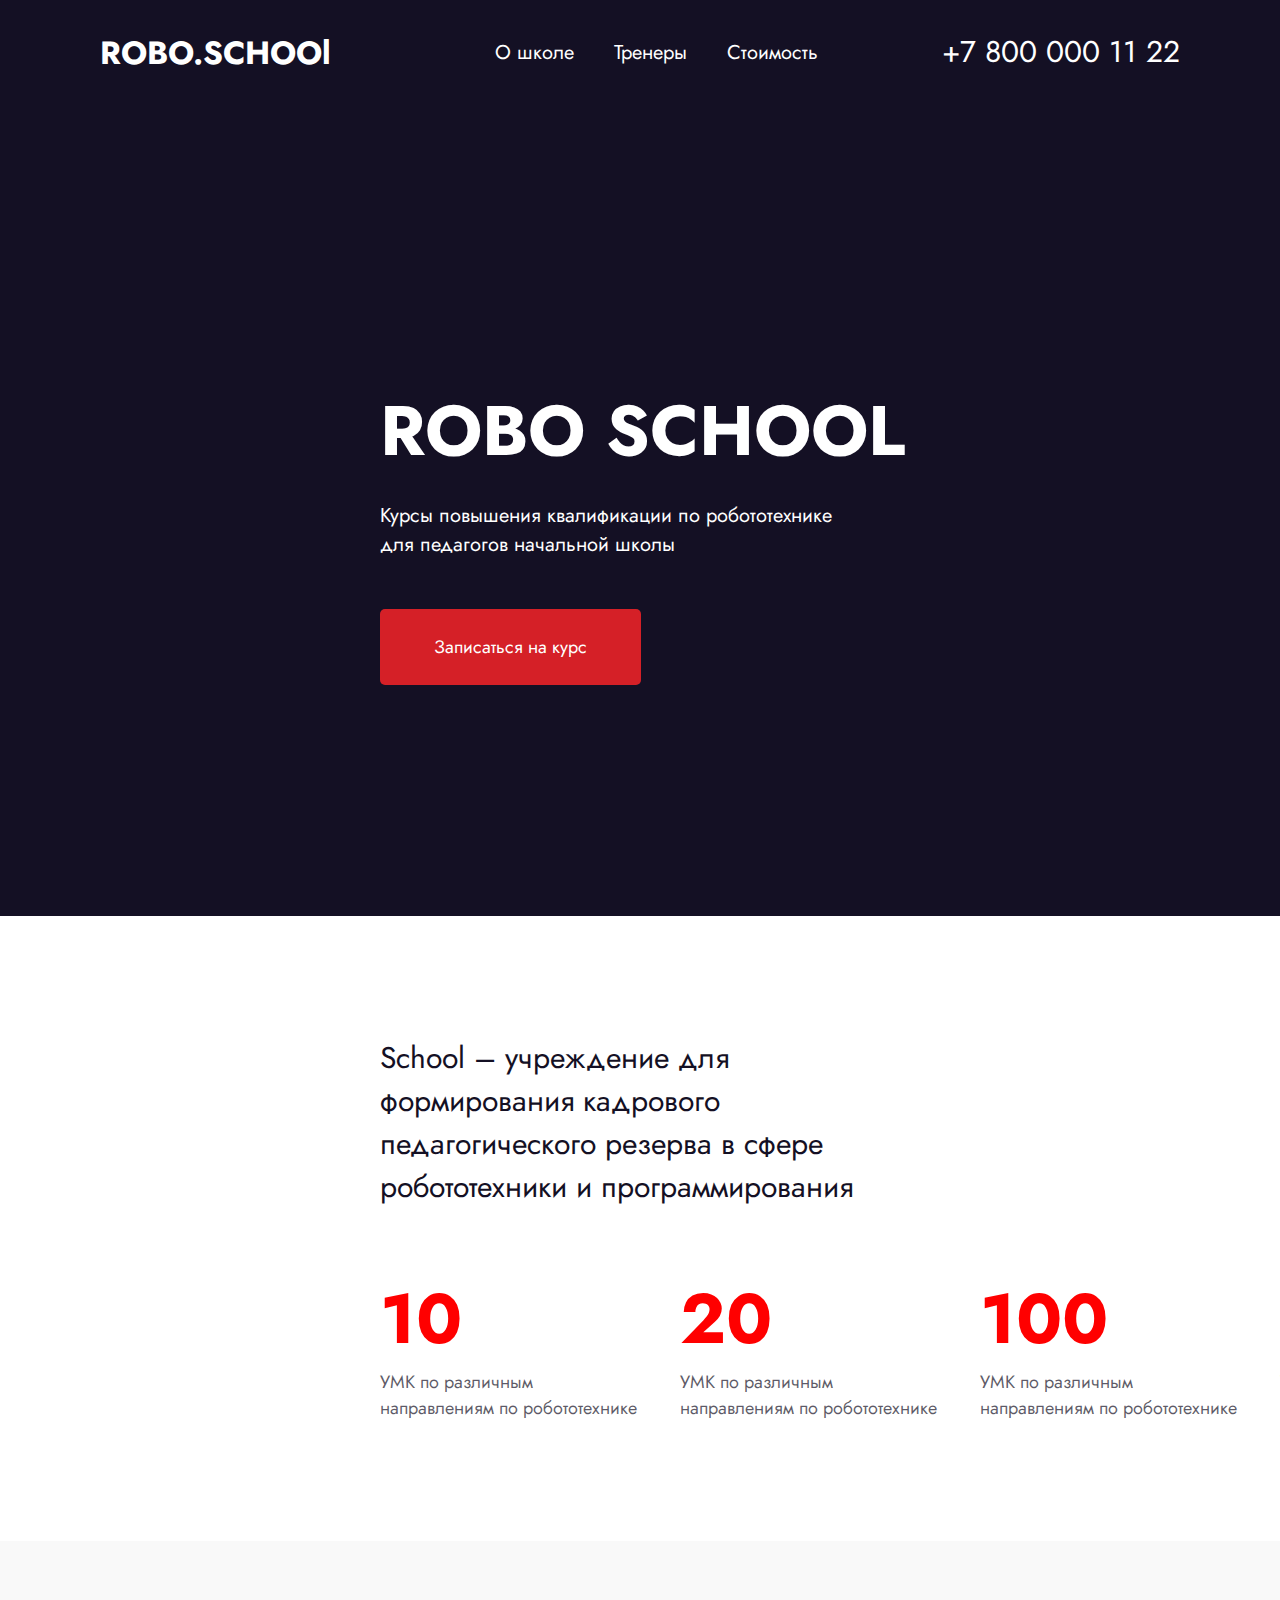
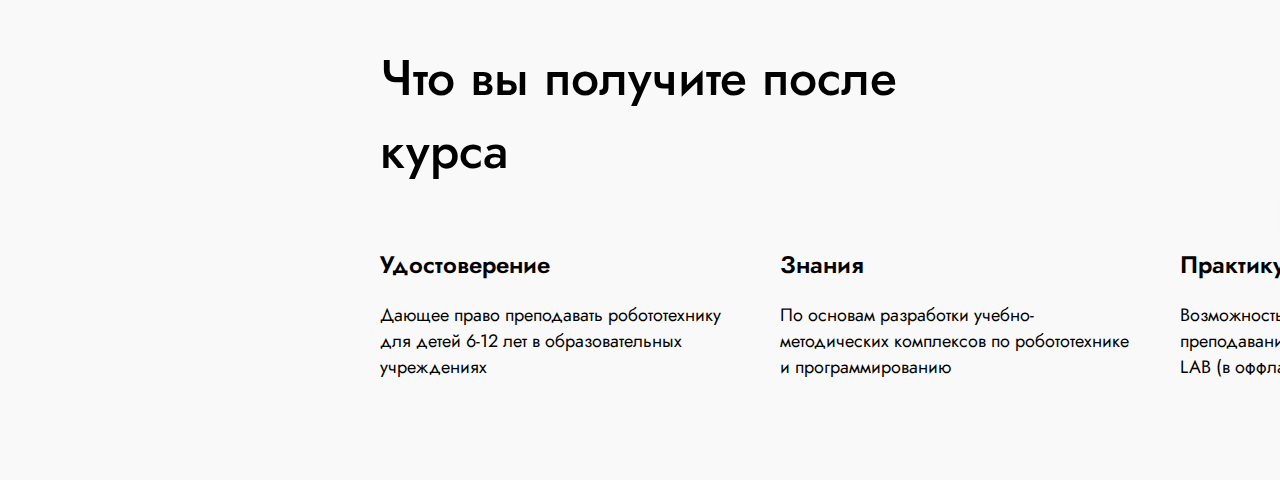
==== index.html @ f44d1ff6 "First layout" ====
<!DOCTYPE html>
<html lang="en">

<head>
    <meta charset="UTF-8">
    <meta name="viewport" content="width=device-width, initial-scale=1.0">
    <link rel="stylesheet" href="/assets/css/index.css">
    <link rel="preconnect" href="https://fonts.googleapis.com">
    <link rel="preconnect" href="https://fonts.gstatic.com" crossorigin>
    <link href="https://fonts.googleapis.com/css2?family=Jost:ital,wght@0,100..900;1,100..900&display=swap"
        rel="stylesheet">
    <title>ROBO SCHOOl</title>
    <!-- <link rel="shortcut icon" href="https://img.lovepik.com/element/40067/9921.png_860.png" type="image/x-icon">    -->
</head>

<body>
    <header>
        <h1 class="header-logo">ROBO.SCHOOl</h1>
        <ul class="header-menu">
            <li><a href="">О школе</a></li>
            <li><a href="">Тренеры</a></li>
            <li><a href="">Стоимость</a></li>
        </ul>
        <p class="header-contacts">+7 800 000 11 22</p>
    </header>


    <div class="banner">
        <div class="banner-info">
            <p class="banner-title">ROBO SCHOOL</p>
            <p class="banner-description">Курсы повышения квалификации по робототехнике для педагогов начальной школы
            </p>
            <button>Записаться на курс</button>
        </div>
        <img class="billy-herrington" src="https://www.thepinknews.com/wp-content/uploads/2019/06/billy-herrington.jpg"
            alt="">
    </div>
    <div class="school">
        <p class="school-title">School – учреждение для формирования кадрового педагогического резерва в сфере
            робототехники и
            программирования</p>
        <div class="statistics">
            <div class="statisctics-item">
                <p class="stat-title">10</p>
                <p class="stat-decsr">УМК по различным направлениям по робототехнике</p>
            </div>
            <div class="statisctics-item">
                <p class="stat-title">20</p>
                <p class="stat-decsr">УМК по различным направлениям по робототехнике</p>
            </div>
            <div class="statisctics-item">
                <p class="stat-title">100</p>
                <p class="stat-decsr">УМК по различным направлениям по робототехнике</p>
            </div>
            <div class="statisctics-item">
                <p class="stat-title">10000</p>
                <p class="stat-decsr">УМК по различным направлениям по робототехнике</p>
            </div>

        </div>
    </div>
    <div class="advantages">
        <p class="advantages-title">Что вы получите после курса</p>
        <div class="advantages-items">
            <div class="advantage-item">
                <p class="advantage-item-title">Удостоверение</p>
                <p class="advantage-item-descr">Дающее право преподавать робототехнику для детей 6-12 лет в
                    образовательных учреждениях</p>
            </div>
            <div class="advantage-item">
                <p class="advantage-item-title">Знания</p>
                <p class="advantage-item-descr">По основам разработки учебно-методических комплексов
                    по робототехнике и программированию</p>
            </div>
            <div class="advantage-item advantage-item-practice">
                <div class="advantage-item-title">
                    <p>Практику</p>
                    <div class="practice-popup">
                        <p class="popup-text">При наличии свободных мест</p>

                    </div>
                    <div class="info">
                        i
                    </div>
                </div>
                <p class="advantage-item-descr">Возможность пройти практику по преподаванию робототехники на базе R:ED
                    LAB (в оффлайн или онлайн формате)</p>
            </div>
        </div>
    </div>
</body>

</html>
---- assets/css/index.css ----
* {
    margin: 0;
    padding: 0;
    font-family: "Jost", sans-serif;
    text-decoration: none;
}

header {
    display: flex;
    justify-content: space-between;
    padding: 30px 100px;
    color: white;
    background-color: #141024;
}

.header-menu {
    display: flex;
    margin-top: 8px;
    font-size: 20px;
    color: #ffffff;
}

.header-menu li {
    margin-left: 40px;
    list-style: none;
}

.header-menu li a {
    color: white;
}

.header-contacts {
    font-size: 30px;
}

.banner {
    position: relative;
    background-color: #141024;
    height: 90svh;
}

.banner-info {
    position: absolute;
    left: 380px;
    top: 274px;
}

.banner-title {
    color: #ffffff;
    font-size: 70px;
    font-weight: bold;
}

.banner-description {
    color: #ffffff;
    font-size: 20px;
    width: 478px;
    margin-top: 20px;
}

.banner-info button {
    background-color: #d52027;
    padding: 25px 54px;
    color: white;
    font-size: 18px;
    margin-top: 50px;
    border-radius: 5px;
    border: 0;

    transition:
        0.3s ease background-color,
        0.3s ease box-shadow;
}

.banner-info button:hover {
    background-color: #df0d14;
    box-shadow: 0 0 10px 2px black;
}

.billy-herrington {
    position: absolute;
    bottom: 0;
    right: 213px;
}

.school {
    font-size: 30px;
    background-color: #ffffff;
    padding: 120px 380px;
}

.school-title {
    color: #141024;
}

.statisctics-item .stat-title {
    font-size: 70px;
    font-weight: bold;
    color: red;
}

.statisctics-item .stat-decsr {
    color: #141024b2;
    font-size: 18px;
    width: 260px;
}

.statistics {
    display: flex;
    margin-top: 60px;
    column-gap: 40px;
}

.advantages-items {
    display: flex;
    margin-top: 60px;
    column-gap: 40px;
}

.advantages-title {
    font-weight: 500;
    font-size: 50px;
}

.advantages {
    background-color: #f9f9f9;
    padding: 100px 380px;
}

.advantage-item-title {
    font-size: 24px;
    font-weight: 600;
}

.advantage-item-descr {
    font-weight: 400;
    font-size: 18px;
    margin-top: 20px;
    width: 360px;
}

.advantage-item-practice .advantage-item-title {
    position: relative;
}

.practice-popup {
    position: absolute;
    background-color: #ffffff;
    top: -60px;
    right: -10px;
    font-size: 16px;
    font-family: 400;
    padding: 15px 20px;
    border-radius: 5px;
    box-shadow: 0 2px 8px 0 #1410241A;
}

.info {
    position: absolute;
    top: 10px;
    left: 120px;
    background-color: #14102414;
    border-radius: 100%;
    width: 24px;
    height: 24px;
    display: flex;
    justify-content: center;
    align-items: center;
    font-size: 18px;
    cursor: pointer;
}
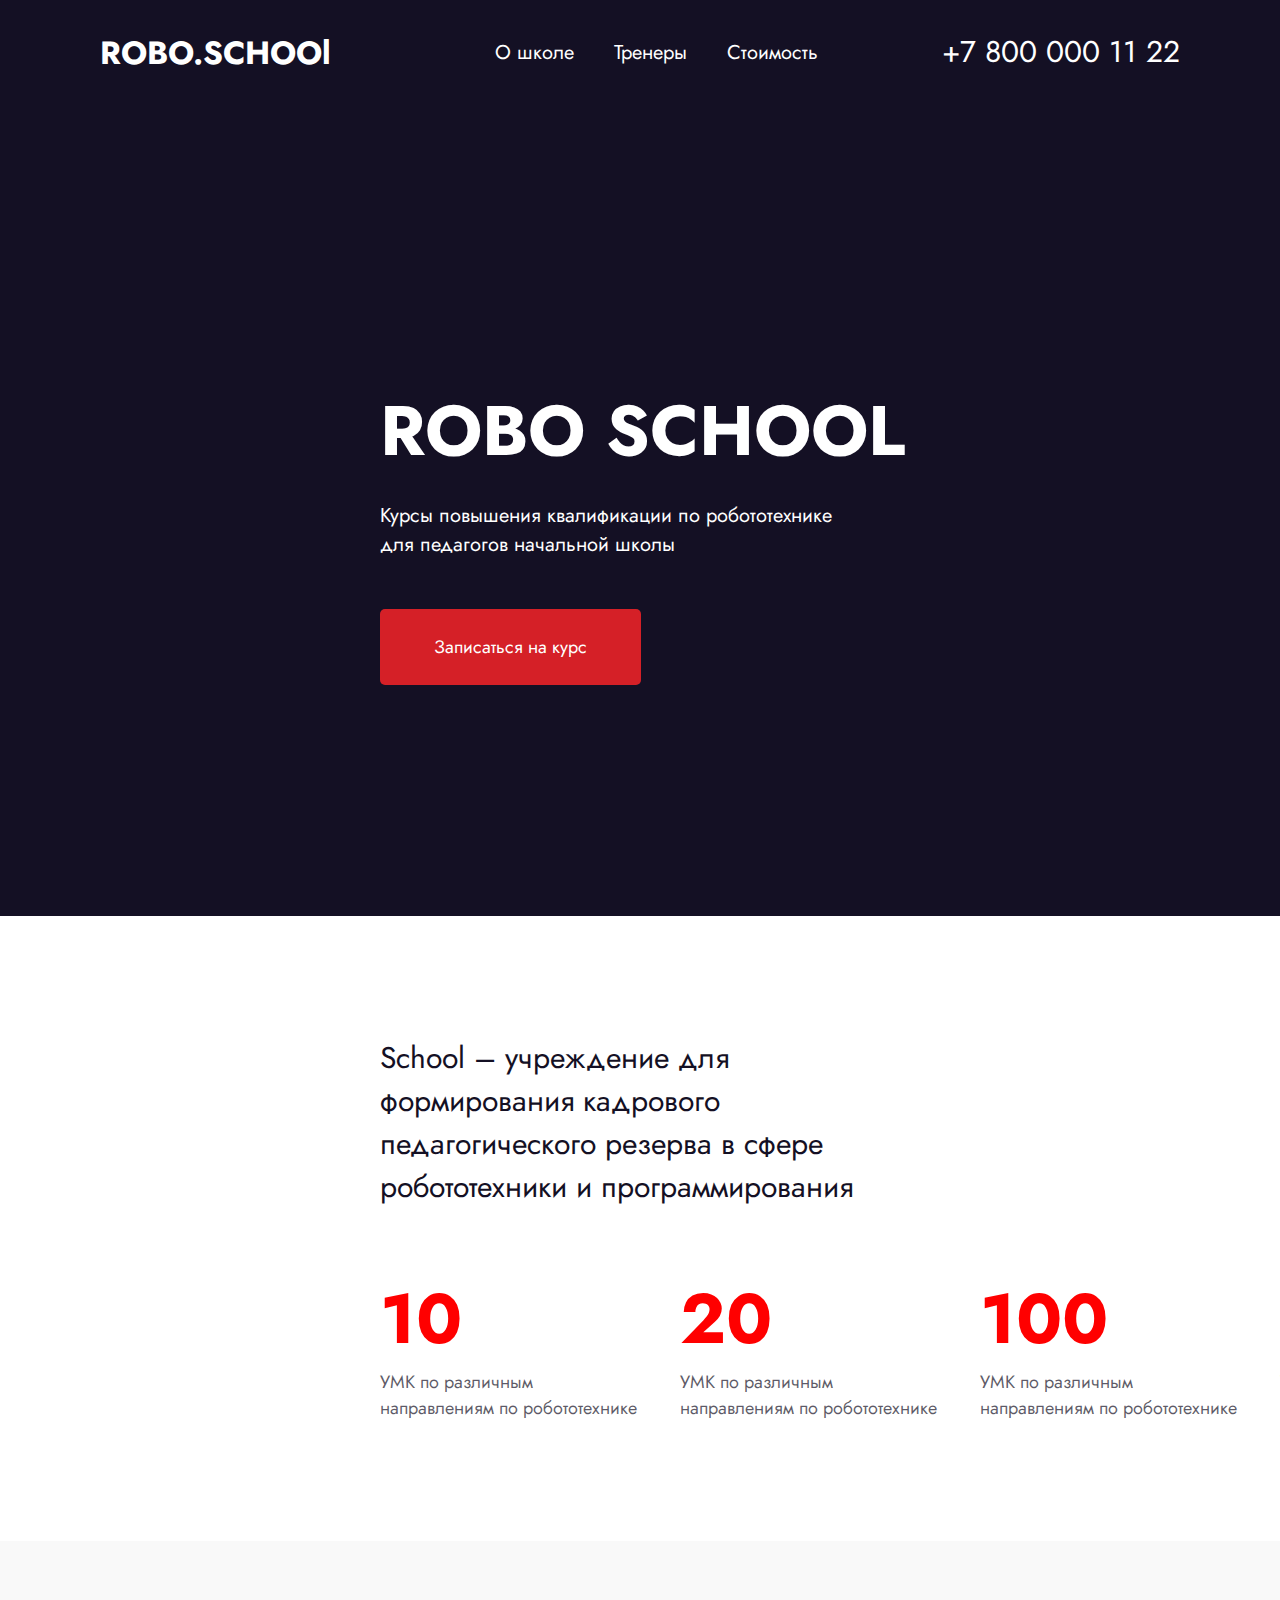
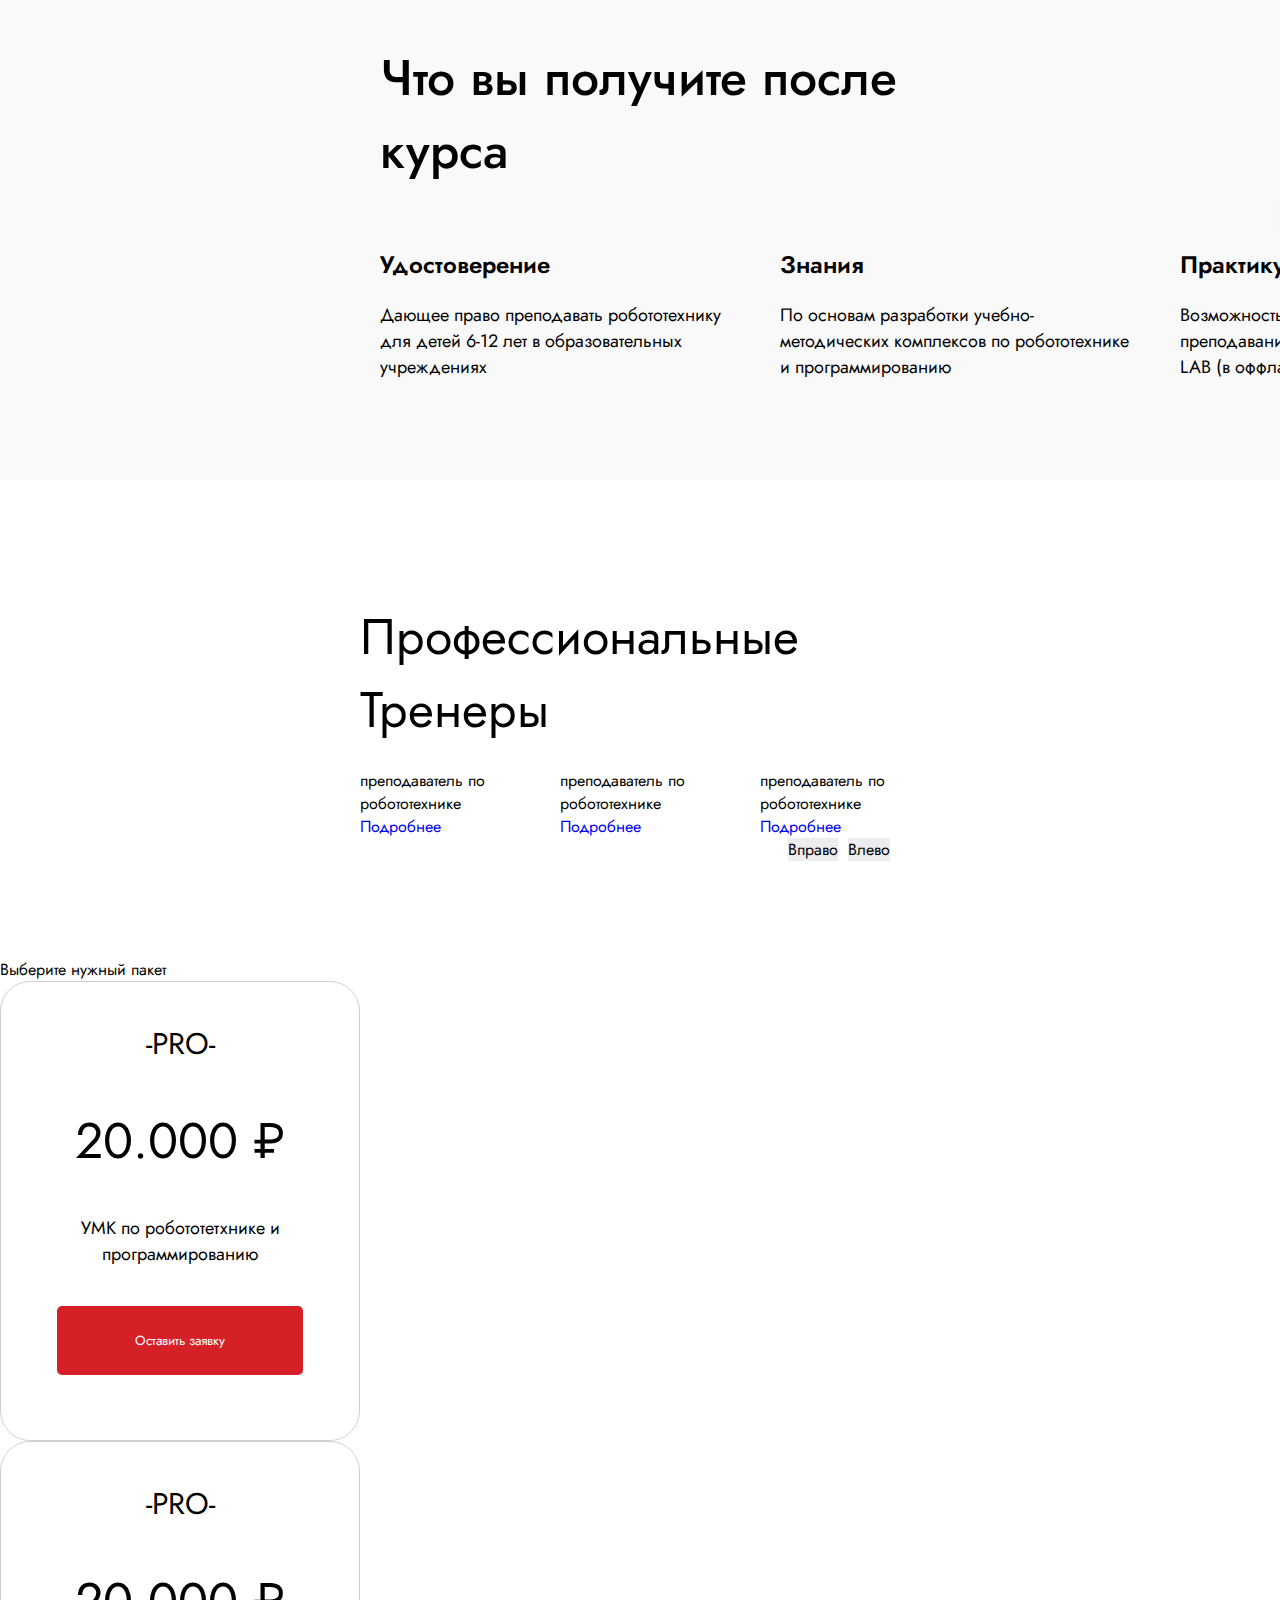
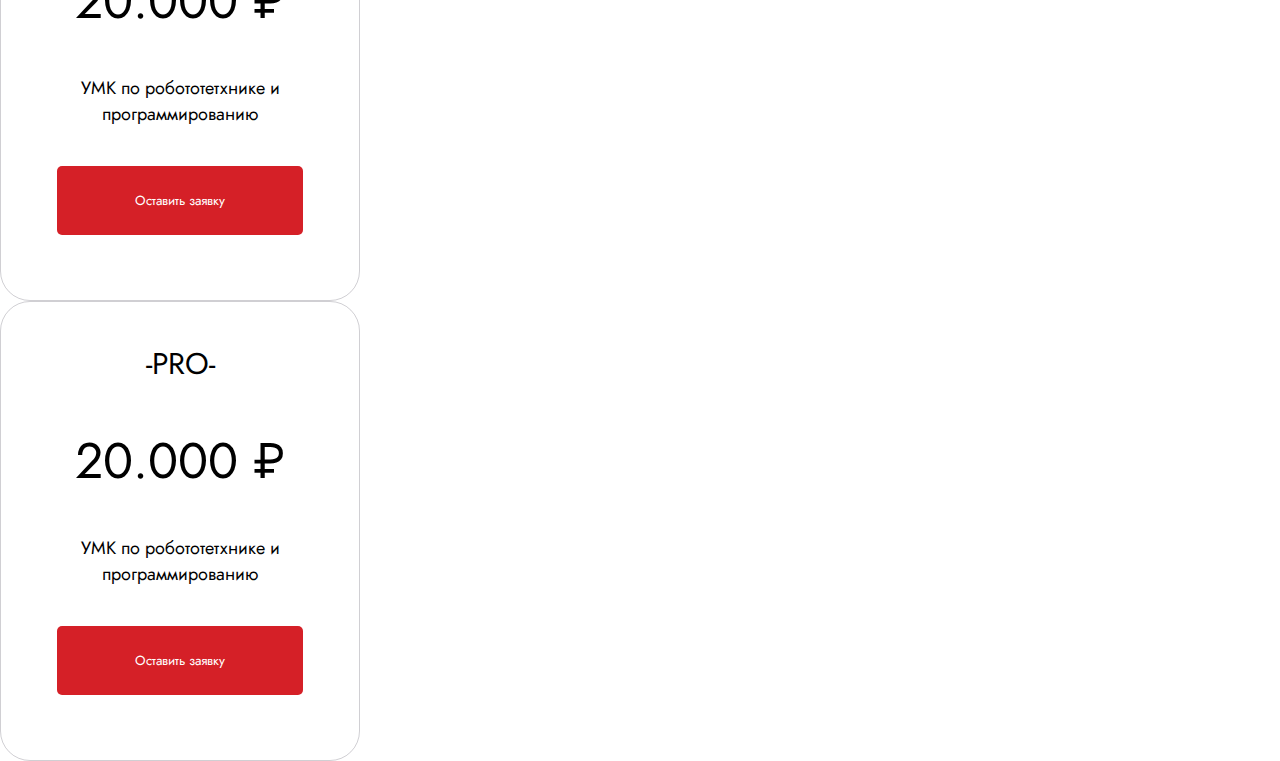
==== commit 2651efa6: "added some blocks" ====
--- a/index.html
+++ b/index.html
@@ -1,94 +1,152 @@
-<!DOCTYPE html>
-<html lang="en">
-
-<head>
-    <meta charset="UTF-8">
-    <meta name="viewport" content="width=device-width, initial-scale=1.0">
-    <link rel="stylesheet" href="/assets/css/index.css">
-    <link rel="preconnect" href="https://fonts.googleapis.com">
-    <link rel="preconnect" href="https://fonts.gstatic.com" crossorigin>
-    <link href="https://fonts.googleapis.com/css2?family=Jost:ital,wght@0,100..900;1,100..900&display=swap"
-        rel="stylesheet">
-    <title>ROBO SCHOOl</title>
-    <!-- <link rel="shortcut icon" href="https://img.lovepik.com/element/40067/9921.png_860.png" type="image/x-icon">    -->
-</head>
-
-<body>
-    <header>
-        <h1 class="header-logo">ROBO.SCHOOl</h1>
-        <ul class="header-menu">
-            <li><a href="">О школе</a></li>
-            <li><a href="">Тренеры</a></li>
-            <li><a href="">Стоимость</a></li>
-        </ul>
-        <p class="header-contacts">+7 800 000 11 22</p>
-    </header>
-
-
-    <div class="banner">
-        <div class="banner-info">
-            <p class="banner-title">ROBO SCHOOL</p>
-            <p class="banner-description">Курсы повышения квалификации по робототехнике для педагогов начальной школы
-            </p>
-            <button>Записаться на курс</button>
-        </div>
-        <img class="billy-herrington" src="https://www.thepinknews.com/wp-content/uploads/2019/06/billy-herrington.jpg"
-            alt="">
-    </div>
-    <div class="school">
-        <p class="school-title">School – учреждение для формирования кадрового педагогического резерва в сфере
+<!DOCTYPE html>
+<html lang="en">
+
+<head>
+    <meta charset="UTF-8">
+    <meta name="viewport" content="width=device-width, initial-scale=1.0">
+    <link rel="stylesheet" href="/assets/css/index.css">
+    <link rel="preconnect" href="https://fonts.googleapis.com">
+    <link rel="preconnect" href="https://fonts.gstatic.com" crossorigin>
+    <link href="https://fonts.googleapis.com/css2?family=Jost:ital,wght@0,100..900;1,100..900&display=swap"
+        rel="stylesheet">
+    <title>ROBO SCHOOl</title>
+    <!-- <link rel="shortcut icon" href="https://img.lovepik.com/element/40067/9921.png_860.png" type="image/x-icon">    -->
+</head>
+
+<body>
+    <header>
+        <h1 class="header-logo">ROBO.SCHOOl</h1>
+        <ul class="header-menu">
+            <li><a href="">О школе</a></li>
+            <li><a href="">Тренеры</a></li>
+            <li><a href="">Стоимость</a></li>
+        </ul>
+        <p class="header-contacts">+7 800 000 11 22</p>
+    </header>
+
+
+    <div class="banner">
+        <div class="banner-info">
+            <p class="banner-title">ROBO SCHOOL</p>
+            <p class="banner-description">Курсы повышения квалификации по робототехнике для педагогов начальной школы
+            </p>
+            <button>Записаться на курс</button>
+        </div>
+        <img class="billy-herrington" src="https://www.thepinknews.com/wp-content/uploads/2019/06/billy-herrington.jpg"
+            alt="">
+    </div>
+    <div class="school">
+        <p class="school-title">School – учреждение для формирования кадрового педагогического резерва в сфере
             робототехники -и
-            программирования</p>
-        <div class="statistics">
-            <div class="statisctics-item">
-                <p class="stat-title">10</p>
-                <p class="stat-decsr">УМК по различным направлениям по робототехнике</p>
-            </div>
-            <div class="statisctics-item">
-                <p class="stat-title">20</p>
-                <p class="stat-decsr">УМК по различным направлениям по робототехнике</p>
-            </div>
-            <div class="statisctics-item">
-                <p class="stat-title">100</p>
-                <p class="stat-decsr">УМК по различным направлениям по робототехнике</p>
-            </div>
-            <div class="statisctics-item">
-                <p class="stat-title">10000</p>
-                <p class="stat-decsr">УМК по различным направлениям по робототехнике</p>
-            </div>
-
-        </div>
-    </div>
-    <div class="advantages">
-        <p class="advantages-title">Что вы получите после курса</p>
-        <div class="advantages-items">
-            <div class="advantage-item">
-                <p class="advantage-item-title">Удостоверение</p>
-                <p class="advantage-item-descr">Дающее право преподавать робототехнику для детей 6-12 лет в
-                    образовательных учреждениях</p>
-            </div>
-            <div class="advantage-item">
-                <p class="advantage-item-title">Знания</p>
-                <p class="advantage-item-descr">По основам разработки учебно-методических комплексов
-                    по робототехнике и программированию</p>
-            </div>
-            <div class="advantage-item advantage-item-practice">
-                <div class="advantage-item-title">
-                    <p>Практику</p>
-                    <div class="practice-popup">
-                        <p class="popup-text">При наличии свободных мест</p>
-
-                    </div>
-                    <div class="info">
-                        i
-                    </div>
-                </div>
-                <p class="advantage-item-descr">Возможность пройти практику по преподаванию робототехники на базе R:ED
-                    LAB (в оффлайн или онлайн формате)</p>
-            </div>
-        </div>
-    </div>
-</body>
-
+и
+            программирования</p>
+        <div class="statistics">
+            <div class="statisctics-item">
+                <p class="stat-title">10</p>
+                <p class="stat-decsr">УМК по различным направлениям по робототехнике</p>
+            </div>
+            <div class="statisctics-item">
+                <p class="stat-title">20</p>
+                <p class="stat-decsr">УМК по различным направлениям по робототехнике</p>
+            </div>
+            <div class="statisctics-item">
+                <p class="stat-title">100</p>
+                <p class="stat-decsr">УМК по различным направлениям по робототехнике</p>
+            </div>
+            <div class="statisctics-item">
+                <p class="stat-title">10000</p>
+                <p class="stat-decsr">УМК по различным направлениям по робототехнике</p>
+            </div>
+
+        </div>
+    </div>
+
+    <div class="advantages">
+        <p class="advantages-title">Что вы получите после курса</p>
+        <div class="advantages-items">
+            <div class="advantage-item">
+                <p class="advantage-item-title">Удостоверение</p>
+                <p class="advantage-item-descr">Дающее право преподавать робототехнику для детей 6-12 лет в
+                    образовательных учреждениях</p>
+            </div>
+            <div class="advantage-item">
+                <p class="advantage-item-title">Знания</p>
+                <p class="advantage-item-descr">По основам разработки учебно-методических комплексов
+                    по робототехнике и программированию</p>
+            </div>
+            <div class="advantage-item advantage-item-practice">
+                <div class="advantage-item-title">
+                    <p>Практику</p>
+                    <div class="practice-popup">
+                        <p class="popup-text">При наличии свободных мест</p>
+
+                    </div>
+                    <div class="info">
+                        i
+                    </div>
+                </div>
+                <p class="advantage-item-descr">Возможность пройти практику по преподаванию робототехники на базе R:ED
+                    LAB (в оффлайн или онлайн формате)</p>
+            </div>
+        </div>
+    </div>
+
+    <div class="people">
+        <p class="people-title">Профессиональные Тренеры</p>
+        <div class="people-items">
+            <div class="people-item">
+                <img class="people-item-image"
+                    src="https://encrypted-tbn0.gstatic.com/images?q=tbn:ANd9GcTlUDPVNqwmFCa6Ep2tB1AziuPYqKZ6MW975ISw8CZTVA&s"
+                    alt="">
+                <p class="people-description">преподаватель по робототехнике</p>
+                <a href="https://youtu.be/dQw4w9WgXcQ?si=3M4DGSRmRxxa61aV">Подробнее</a>
+            </div>
+            <div class="people-item">
+                <img class="people-item-image"
+                    src="https://encrypted-tbn0.gstatic.com/images?q=tbn:ANd9GcSPe8IETw-d_L_teICWDtOzqczdpvCWHHXNK_pHh3KTTA&s"
+                    alt="">
+                <p class="people-description">преподаватель по робототехнике</p>
+                <a href="https://www.youtube.com/watch?v=yhUyBPlTVwI&pp=ygURbW9ua2V5IHVuZGVyd2F0ZXI%3D">Подробнее</a>
+            </div>
+            <div class="people-item">
+                <img class="people-item-image"
+                    src="https://preview.redd.it/npb86wd81zob1.jpg?auto=webp&s=01c81cf33b3d0a3e85eaa30ef515115a0574225e"
+                    alt="">
+                <p class="people-description">преподаватель по робототехнике</p>
+                <a href="https://youtu.be/tVA7u5jGubY?si=2O5_9OHz0_dxXabg">Подробнее</a>
+            </div>
+        </div>
+        <div class="arrows">
+            <div class="slider-arrow-right">Вправо</div>
+            <div class="slider-arrow-left">Влево</div>
+        </div>
+    </div>
+    <div class="cards">
+        <p class="cards-title">Выберите нужный пакет</p>
+        <div class="cards-item">
+            <p class="card-title">-PRO-</p>
+            <p class="card-price">20.000 ₽</p>
+            <p class="card-description">УМК по робототетхнике и программированию</p>
+            <button>Оставить заявку</button>
+        </div>
+        <div class="cards-item">
+            <p class="card-title">-PRO-</p>
+            <p class="card-price">20.000 ₽</p>
+            <p class="card-description">УМК по робототетхнике и программированию</p>
+            <button>Оставить заявку</button>
+        </div>
+        <div class="cards-item">
+            <p class="card-title">-PRO-</p>
+            <p class="card-price">20.000 ₽</p>
+            <p class="card-description">УМК по робототетхнике и программированию</p>
+            <button>Оставить заявку</button>
+        </div>
+
+    </div>
+
+
+
+
+</body>
+
 </html>--- a/assets/css/index.css
+++ b/assets/css/index.css
@@ -1,171 +1,253 @@
-* {
-    margin: 0;
-    padding: 0;
-    font-family: "Jost", sans-serif;
-    text-decoration: none;
-}
-
-header {
-    display: flex;
-    justify-content: space-between;
-    padding: 30px 100px;
-    color: white;
-    background-color: #141024;
-}
-
-.header-menu {
-    display: flex;
-    margin-top: 8px;
-    font-size: 20px;
-    color: #ffffff;
-}
-
-.header-menu li {
-    margin-left: 40px;
-    list-style: none;
-}
-
-.header-menu li a {
-    color: white;
-}
-
-.header-contacts {
-    font-size: 30px;
-}
-
-.banner {
-    position: relative;
-    background-color: #141024;
-    height: 90svh;
-}
-
-.banner-info {
-    position: absolute;
-    left: 380px;
-    top: 274px;
-}
-
-.banner-title {
-    color: #ffffff;
-    font-size: 70px;
-    font-weight: bold;
-}
-
-.banner-description {
-    color: #ffffff;
-    font-size: 20px;
-    width: 478px;
-    margin-top: 20px;
-}
-
-.banner-info button {
-    background-color: #d52027;
-    padding: 25px 54px;
-    color: white;
-    font-size: 18px;
-    margin-top: 50px;
-    border-radius: 5px;
-    border: 0;
-
-    transition:
-        0.3s ease background-color,
-        0.3s ease box-shadow;
-}
-
-.banner-info button:hover {
-    background-color: #df0d14;
-    box-shadow: 0 0 10px 2px black;
-}
-
-.billy-herrington {
-    position: absolute;
-    bottom: 0;
-    right: 213px;
-}
-
-.school {
-    font-size: 30px;
-    background-color: #ffffff;
-    padding: 120px 380px;
-}
-
-.school-title {
-    color: #141024;
-}
-
-.statisctics-item .stat-title {
-    font-size: 70px;
-    font-weight: bold;
-    color: red;
-}
-
-.statisctics-item .stat-decsr {
-    color: #141024b2;
-    font-size: 18px;
-    width: 260px;
-}
-
-.statistics {
-    display: flex;
-    margin-top: 60px;
-    column-gap: 40px;
-}
-
-.advantages-items {
-    display: flex;
-    margin-top: 60px;
-    column-gap: 40px;
-}
-
-.advantages-title {
-    font-weight: 500;
-    font-size: 50px;
-}
-
-.advantages {
-    background-color: #f9f9f9;
-    padding: 100px 380px;
-}
-
-.advantage-item-title {
-    font-size: 24px;
-    font-weight: 600;
-}
-
-.advantage-item-descr {
-    font-weight: 400;
-    font-size: 18px;
-    margin-top: 20px;
-    width: 360px;
-}
-
-.advantage-item-practice .advantage-item-title {
-    position: relative;
-}
-
-.practice-popup {
-    position: absolute;
-    background-color: #ffffff;
-    top: -60px;
-    right: -10px;
-    font-size: 16px;
-    font-family: 400;
-    padding: 15px 20px;
-    border-radius: 5px;
-    box-shadow: 0 2px 8px 0 #1410241A;
-}
-
-.info {
-    position: absolute;
-    top: 10px;
-    left: 120px;
-    background-color: #14102414;
-    border-radius: 100%;
-    width: 24px;
-    height: 24px;
-    display: flex;
-    justify-content: center;
-    align-items: center;
-    font-size: 18px;
-    cursor: pointer;
-}+* {
+    margin: 0;
+    padding: 0;
+    font-family: "Jost", sans-serif;
+    text-decoration: none;
+}
+
+header {
+    display: flex;
+    justify-content: space-between;
+    padding: 30px 100px;
+    color: white;
+    background-color: #141024;
+}
+
+button {
+    border: 0;
+}
+
+.header-menu {
+    display: flex;
+    margin-top: 8px;
+    font-size: 20px;
+    color: #ffffff;
+}
+
+.header-menu li {
+    margin-left: 40px;
+    list-style: none;
+}
+
+.header-menu li a {
+    color: white;
+}
+
+.header-contacts {
+    font-size: 30px;
+}
+
+.banner {
+    position: relative;
+    background-color: #141024;
+    height: 90svh;
+}
+
+.banner-info {
+    position: absolute;
+    left: 380px;
+    top: 274px;
+}
+
+.banner-title {
+    color: #ffffff;
+    font-size: 70px;
+    font-weight: bold;
+}
+
+.banner-description {
+    color: #ffffff;
+    font-size: 20px;
+    width: 478px;
+    margin-top: 20px;
+}
+
+.banner-info button {
+    background-color: #d52027;
+    padding: 25px 54px;
+    color: white;
+    font-size: 18px;
+    margin-top: 50px;
+    border-radius: 5px;
+
+    transition:
+        0.3s ease background-color,
+        0.3s ease box-shadow;
+}
+
+.banner-info button:hover {
+    background-color: #df0d14;
+    box-shadow: 0 0 10px 2px black;
+}
+
+.billy-herrington {
+    position: absolute;
+    bottom: 0;
+    right: 213px;
+}
+
+.school {
+    font-size: 30px;
+    background-color: #ffffff;
+    padding: 120px 380px;
+}
+
+.school-title {
+    color: #141024;
+}
+
+.statisctics-item .stat-title {
+    font-size: 70px;
+    font-weight: bold;
+    color: red;
+}
+
+.statisctics-item .stat-decsr {
+    color: #141024b2;
+    font-size: 18px;
+    width: 260px;
+}
+
+.statistics {
+    display: flex;
+    margin-top: 60px;
+    column-gap: 40px;
+}
+
+.advantages-items {
+    display: flex;
+    margin-top: 60px;
+    column-gap: 40px;
+}
+
+.advantages-title {
+    font-weight: 500;
+    font-size: 50px;
+}
+
+.advantages {
+    background-color: #f9f9f9;
+    padding: 100px 380px;
+}
+
+.advantage-item-title {
+    font-size: 24px;
+    font-weight: 600;
+}
+
+.advantage-item-descr {
+    font-weight: 400;
+    font-size: 18px;
+    margin-top: 20px;
+    width: 360px;
+}
+
+.advantage-item-practice .advantage-item-title {
+    position: relative;
+}
+
+.practice-popup {
+    position: absolute;
+    background-color: #ffffff;
+    top: -60px;
+    right: -10px;
+    font-size: 16px;
+    font-family: 400;
+    padding: 15px 20px;
+    border-radius: 5px;
+    box-shadow: 0 2px 8px 0 #1410241a;
+}
+
+.info {
+    position: absolute;
+    top: 10px;
+    left: 120px;
+    background-color: #14102414;
+    border-radius: 100%;
+    width: 24px;
+    height: 24px;
+    display: flex;
+    justify-content: center;
+    align-items: center;
+    font-size: 18px;
+    cursor: pointer;
+}
+.people-item-image {
+    width: 500px;
+    border-radius: 20px;
+}
+.people-items {
+    display: flex;
+    column-gap: 40px;
+}
+.people-title {
+    font-size: 50px;
+}
+.people {
+    padding: 120px 360px;
+    overflow-x: hidden;
+    position: relative;
+}
+.arrows div {
+    background-color: #14102414;
+    cursor: pointer;
+}
+.arrows {
+    display: flex;
+    column-gap: 10px;
+    position: absolute;
+    right: 390px;
+}
+.cards-item {
+    height: 460px;
+    width: 360px;
+    border: 1px solid #14102433;
+    padding: 40px 55px 65px 55px;
+    border-radius: 30px;
+    box-sizing: border-box;
+    display: flex;
+    flex-direction: column;
+    align-items: center;
+    justify-content: space-between;
+
+    transition:
+        0.3s ease background-color,
+        0.3s ease transform;
+}
+
+.cards-item:hover {
+    background-color: #141024;
+    transform: scale(1.05);
+}
+
+.cards-item:hover p {
+    color: white;
+}
+
+.card-title {
+    font-size: 30px;
+}
+
+.card-price {
+    font-size: 50px;
+}
+
+.card-description {
+    font-size: 18px;
+    text-align: center;
+}
+
+.cards-item button {
+    padding: 25px 78px;
+    white-space: nowrap;
+    border-radius: 5px;
+    background-color: #d52027;
+    color: white;
+    cursor: pointer;
+
+    transition: 0.3s ease background-color;
+}
+
+.cards-item button:hover {
+    background-color: blue;
+}
